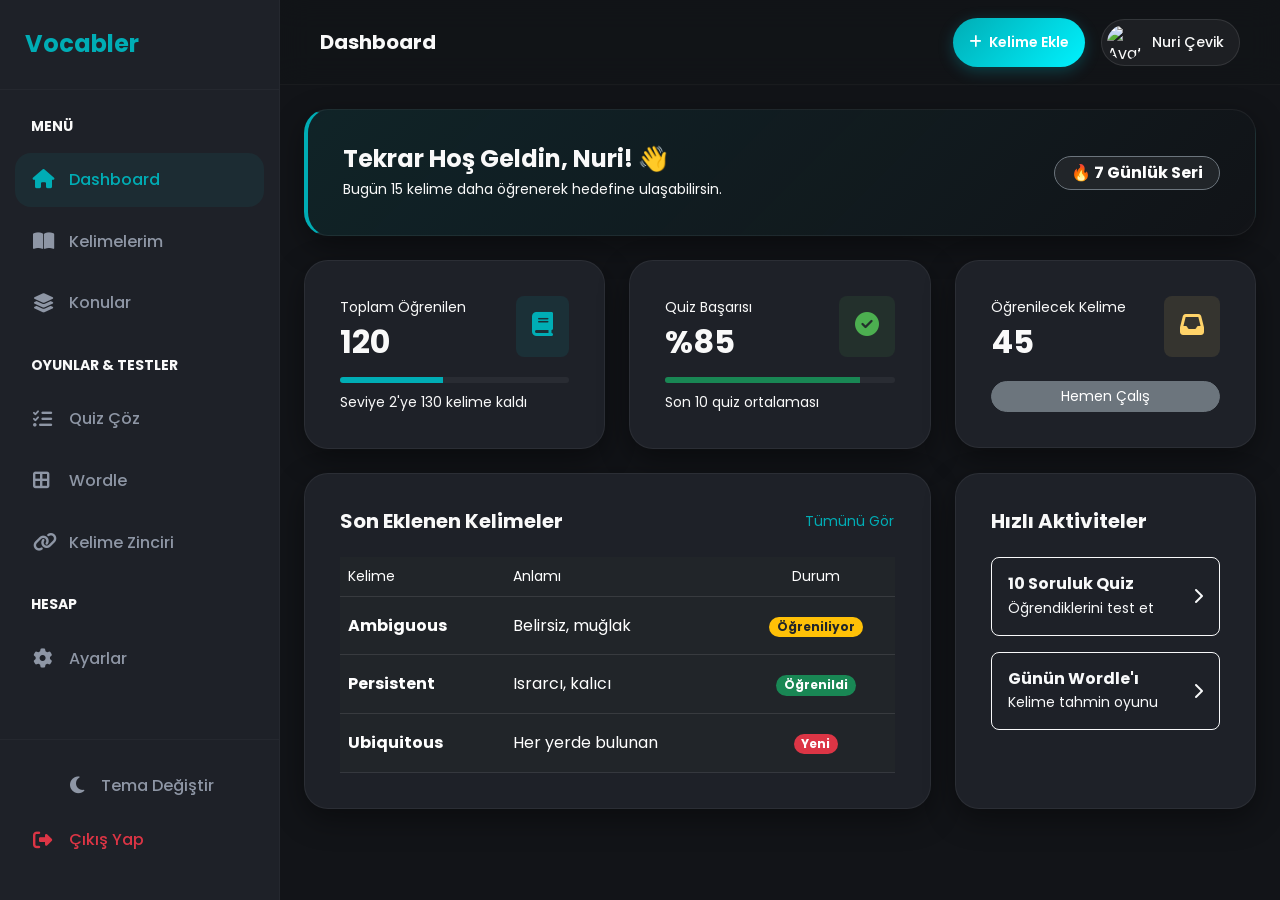
==== frontend/dashboard.html @ 9b7ec18e "UAD: Anasayfa, açık tema, dashboard, şifre sıfırlama, navbar/sidebar" ====
<!DOCTYPE html>
<html lang="tr">
<head>
    <meta charset="UTF-8">
    <meta name="viewport" content="width=device-width, initial-scale=1.0">
    <title>Dashboard | Vocabler</title>
    <link href="https://cdn.jsdelivr.net/npm/bootstrap@5.3.0/dist/css/bootstrap.min.css" rel="stylesheet">
    <link rel="stylesheet" href="https://cdnjs.cloudflare.com/ajax/libs/font-awesome/6.4.0/css/all.min.css">
    <link rel="stylesheet" href="assets/css/style.css">
    <script>
        (function() {
            const savedTheme = localStorage.getItem('vocabler_theme') || 'dark';
            if (savedTheme === 'light') document.documentElement.classList.add('light-theme');
            document.documentElement.classList.add('no-transition');
            window.addEventListener('load', () => {
                setTimeout(() => document.documentElement.classList.remove('no-transition'), 100);
            });
        })();
    </script>
</head>
<body>

<div class="dashboard-container">
    <!-- Sidebar -->
    <aside class="sidebar" id="sidebar">
        <div class="sidebar-header d-flex justify-content-between align-items-center">
            <a href="index.html" class="text-decoration-none h4 fw-bold mb-0" style="color: var(--accent);">Vocabler</a>
            <button class="btn btn-link text-white d-lg-none p-0" id="closeSidebar"><i class="fas fa-times"></i></button>
        </div>
        
        <div class="sidebar-menu">
            <p class="small  fw-bold text-uppercase mb-3 px-3">Menü</p>
            <a href="dashboard.html" class="menu-item active">
                <i class="fas fa-home"></i> Dashboard
            </a>
            <a href="my-words.html" class="menu-item">
                <i class="fas fa-book-open"></i> Kelimelerim
            </a>
            <a href="topics.html" class="menu-item">
                <i class="fas fa-layer-group"></i> Konular
            </a>
            
            <p class="small  fw-bold text-uppercase mt-4 mb-3 px-3">Oyunlar & Testler</p>
            <a href="quiz.html" class="menu-item">
                <i class="fas fa-tasks"></i> Quiz Çöz
            </a>
            <a href="wordle.html" class="menu-item">
                <i class="fas fa-border-all"></i> Wordle
            </a>
            <a href="wordchain.html" class="menu-item">
                <i class="fas fa-link"></i> Kelime Zinciri
            </a>
            
            <p class="small  fw-bold text-uppercase mt-4 mb-3 px-3">Hesap</p>
            <a href="settings.html" class="menu-item">
                <i class="fas fa-cog"></i> Ayarlar
            </a>
        </div>
        
        <div class="sidebar-footer">
            <button class="menu-item border-0 bg-transparent w-100 theme-toggle" title="Tema Değiştir">
                <i class="fas fa-moon"></i> Tema Değiştir
            </button>
            <a href="login.html" class="menu-item text-danger">
                <i class="fas fa-sign-out-alt"></i> Çıkış Yap
            </a>
        </div>
    </aside>

    <!-- Main Content -->
    <main class="main-content">
        <!-- Topbar -->
        <header class="topbar">
            <div class="d-flex align-items-center">
                <button class="btn btn-link text-white p-0 me-3 d-lg-none" id="openSidebar">
                    <i class="fas fa-bars fs-5"></i>
                </button>
                <h5 class="mb-0 fw-bold d-none d-sm-block">Dashboard</h5>
            </div>
            
            <div class="d-flex align-items-center gap-3">
                <button class="btn btn-primary btn-sm rounded-pill px-3" onclick="window.location.href='my-words.html'">
                    <i class="fas fa-plus me-1"></i> Kelime Ekle
                </button>
                
                <a href="settings.html" class="profile-pill">
                    <img src="https://ui-avatars.com/api/?name=Nuri+Cevik&background=00ADB5&color=222831" alt="Avatar">
                    <span class="fw-medium small d-none d-sm-inline">Nuri Çevik</span>
                </a>
            </div>
        </header>

        <!-- Content Area -->
        <div class="container-fluid p-4">
            
            <!-- Welcome Alert -->
            <div class="custom-card mb-4" style="background: linear-gradient(135deg, rgba(0, 173, 181, 0.1) 0%, rgba(57, 62, 70, 0) 100%); border-left: 4px solid var(--accent);">
                <div class="d-flex justify-content-between align-items-center">
                    <div>
                        <h4 class="fw-bold mb-1">Tekrar Hoş Geldin, Nuri! 👋</h4>
                        <p class="mb-0 small ">Bugün 15 kelime daha öğrenerek hedefine ulaşabilirsin.</p>
                    </div>
                    <div class="d-none d-md-block">
                        <span class="badge bg-dark border border-secondary px-3 py-2 rounded-pill fs-6">🔥 7 Günlük Seri</span>
                    </div>
                </div>
            </div>

            <!-- Stats Row -->
            <div class="row g-4 mb-4">
                <div class="col-md-4">
                    <div class="custom-card">
                        <div class="d-flex justify-content-between align-items-start mb-3">
                            <div>
                                <p class=" small mb-1">Toplam Öğrenilen</p>
                                <h2 class="fw-bold mb-0">120</h2>
                            </div>
                            <div class="p-3 rounded-3" style="background: rgba(0, 173, 181, 0.1); color: var(--accent);">
                                <i class="fas fa-book fs-4"></i>
                            </div>
                        </div>
                        <div class="progress" style="height: 6px; background: rgba(255,255,255,0.05);">
                            <div class="progress-bar" role="progressbar" style="width: 45%; background: var(--accent);"></div>
                        </div>
                        <p class="small  mt-2 mb-0">Seviye 2'ye 130 kelime kaldı</p>
                    </div>
                </div>
                
                <div class="col-md-4">
                    <div class="custom-card">
                        <div class="d-flex justify-content-between align-items-start mb-3">
                            <div>
                                <p class=" small mb-1">Quiz Başarısı</p>
                                <h2 class="fw-bold mb-0">%85</h2>
                            </div>
                            <div class="p-3 rounded-3" style="background: rgba(76, 175, 80, 0.1); color: #4CAF50;">
                                <i class="fas fa-check-circle fs-4"></i>
                            </div>
                        </div>
                        <div class="progress" style="height: 6px; background: rgba(255,255,255,0.05);">
                            <div class="progress-bar bg-success" role="progressbar" style="width: 85%;"></div>
                        </div>
                        <p class="small  mt-2 mb-0">Son 10 quiz ortalaması</p>
                    </div>
                </div>

                <div class="col-md-4">
                    <div class="custom-card">
                        <div class="d-flex justify-content-between align-items-start mb-3">
                            <div>
                                <p class=" small mb-1">Öğrenilecek Kelime</p>
                                <h2 class="fw-bold mb-0">45</h2>
                            </div>
                            <div class="p-3 rounded-3" style="background: rgba(255, 211, 105, 0.1); color: #FFD369;">
                                <i class="fas fa-inbox fs-4"></i>
                            </div>
                        </div>
                        <a href="my-words.html" class="btn btn-sm btn-secondary rounded-pill w-100 border-opacity-25 mt-1">Hemen Çalış</a>
                    </div>
                </div>
            </div>

            <!-- Bottom Row -->
            <div class="row g-4">
                <!-- Recent Words -->
                <div class="col-lg-8">
                    <div class="custom-card h-100">
                        <div class="d-flex justify-content-between align-items-center mb-4">
                            <h5 class="fw-bold mb-0">Son Eklenen Kelimeler</h5>
                            <a href="my-words.html" class="btn btn-link btn-sm text-decoration-none p-0" style="color: var(--accent);">Tümünü Gör</a>
                        </div>
                        
                        <div class="table-responsive">
                            <table class="table table-dark table-hover mb-0" style="background: transparent;">
                                <thead>
                                    <tr>
                                        <th class=" small fw-normal border-bottom border-white border-opacity-10">Kelime</th>
                                        <th class=" small fw-normal border-bottom border-white border-opacity-10">Anlamı</th>
                                        <th class=" small fw-normal border-bottom border-white border-opacity-10 text-center">Durum</th>
                                    </tr>
                                </thead>
                                <tbody>
                                    <tr>
                                        <td class="border-bottom border-white border-opacity-10 py-3 fw-bold">Ambiguous</td>
                                        <td class="border-bottom border-white border-opacity-10 py-3">Belirsiz, muğlak</td>
                                        <td class="border-bottom border-white border-opacity-10 py-3 text-center">
                                            <span class="badge bg-warning text-dark rounded-pill">Öğreniliyor</span>
                                        </td>
                                    </tr>
                                    <tr>
                                        <td class="border-bottom border-white border-opacity-10 py-3 fw-bold">Persistent</td>
                                        <td class="border-bottom border-white border-opacity-10 py-3">Israrcı, kalıcı</td>
                                        <td class="border-bottom border-white border-opacity-10 py-3 text-center">
                                            <span class="badge bg-success rounded-pill">Öğrenildi</span>
                                        </td>
                                    </tr>
                                    <tr>
                                        <td class="border-bottom border-white border-opacity-10 py-3 fw-bold">Ubiquitous</td>
                                        <td class="border-bottom border-white border-opacity-10 py-3">Her yerde bulunan</td>
                                        <td class="border-bottom border-white border-opacity-10 py-3 text-center">
                                            <span class="badge bg-danger rounded-pill">Yeni</span>
                                        </td>
                                    </tr>
                                </tbody>
                            </table>
                        </div>
                    </div>
                </div>

                <!-- Quick Actions -->
                <div class="col-lg-4">
                    <div class="custom-card h-100">
                        <h5 class="fw-bold mb-4">Hızlı Aktiviteler</h5>
                        
                        <div class="d-grid gap-3">
                            <button class="btn btn-outline-light border-opacity-25 d-flex align-items-center justify-content-between p-3 rounded-3 text-start" onclick="window.location.href='quiz.html'">
                                <div>
                                    <h6 class="mb-1 fw-bold">10 Soruluk Quiz</h6>
                                    <p class="mb-0 small ">Öğrendiklerini test et</p>
                                </div>
                                <i class="fas fa-chevron-right "></i>
                            </button>
                            
                            <button class="btn btn-outline-light border-opacity-25 d-flex align-items-center justify-content-between p-3 rounded-3 text-start" onclick="window.location.href='wordle.html'">
                                <div>
                                    <h6 class="mb-1 fw-bold">Günün Wordle'ı</h6>
                                    <p class="mb-0 small ">Kelime tahmin oyunu</p>
                                </div>
                                <i class="fas fa-chevron-right "></i>
                            </button>
                        </div>
                    </div>
                </div>
            </div>

        </div>
    </main>
</div>

<script>
    // Sidebar Toggle Logic for Mobile
    const sidebar = document.getElementById('sidebar');
    const openBtn = document.getElementById('openSidebar');
    const closeBtn = document.getElementById('closeSidebar');

    if(openBtn) openBtn.addEventListener('click', () => sidebar.classList.add('show'));
    if(closeBtn) closeBtn.addEventListener('click', () => sidebar.classList.remove('show'));
</script>
<script src="https://cdn.jsdelivr.net/npm/bootstrap@5.3.0/dist/js/bootstrap.bundle.min.js"></script>
<script src="assets/js/theme.js"></script>
</body>
</html>
---- frontend/assets/css/style.css ----
@import url('https://fonts.googleapis.com/css2?family=Poppins:wght@300;400;500;600;700&display=swap');

:root {
    /* Dark Theme (Default) */
    --bg: #121418;
    --card: #1E2128;
    --text: #F9F9F9;
    --text-muted: #8E96A5;
    --accent: #00ADB5;
    --accent-vibrant: #00DBE5;
    --accent-gradient: linear-gradient(135deg, #00ADB5 0%, #00f2fe 100%);
    --hero-bg: radial-gradient(circle at top right, #1E2128, #121418);
    --border: rgba(255, 255, 255, 0.06);
    --shadow: rgba(0, 0, 0, 0.4);
    --transition: all 0.4s cubic-bezier(0.165, 0.84, 0.44, 1);
}

.light-theme {
    --bg: #F5F7FB;
    --card: #FFFFFF;
    --text: #1E2128;
    --text-muted: #64748B;
    --hero-bg: radial-gradient(circle at top right, #FFFFFF, #F5F7FB);
    --border: rgba(0, 0, 0, 0.08);
    --shadow: rgba(30, 33, 40, 0.08);
}

/* Flash of Unstyled Content (FOUC) Fix */
.no-transition * {
    transition: none !important;
}

body {
    background-color: var(--bg);
    color: var(--text);
    font-family: 'Poppins', sans-serif;
    margin: 0;
    overflow-x: hidden;
    line-height: 1.6;
    transition: background-color 0.4s ease, color 0.4s ease;
}

/* Dashboard Light Mode Fixes */
.light-theme .sidebar {
    background: #FFFFFF !important;
    border-right: 1px solid rgba(0,0,0,0.05);
}

.light-theme .topbar {
    background: rgba(255, 255, 255, 0.8) !important;
}

.light-theme .menu-item {
    color: #64748B;
}

.light-theme .custom-card {
    background: #FFFFFF;
}

.light-theme .table {
    color: #1E2128 !important;
}

.light-theme .form-control, 
.light-theme .form-select {
    background-color: #F8F9FA;
    border-color: rgba(0,0,0,0.1);
    color: #1E2128;
}

.light-theme .profile-pill {
    background: rgba(0, 0, 0, 0.05);
    color: #1E2128;
}

/* Auth Wrapper */
.auth-wrapper {
    height: 100vh;
    display: flex;
    align-items: center;
    justify-content: center;
    background: var(--hero-bg);
    transition: background 0.4s ease;
}

/* Navbar */
.navbar {
    background-color: rgba(18, 20, 24, 0.8) !important;
    backdrop-filter: blur(15px);
    border-bottom: 1px solid var(--border);
    padding: 20px 0;
}

.light-theme .navbar {
    background-color: rgba(248, 249, 250, 0.8) !important;
}

.nav-link {
    color: var(--text) !important;
    font-weight: 500;
    margin: 0 15px;
    opacity: 0.7;
    transition: var(--transition);
}

.nav-link:hover, .nav-link.active {
    color: var(--accent) !important;
    opacity: 1;
    transform: translateY(-1px);
}

/* Glass Cards */
.custom-card {
    background: var(--card);
    border: 1px solid var(--border);
    border-radius: 24px;
    padding: 35px;
    transition: var(--transition);
    box-shadow: 0 10px 30px var(--shadow);
}

.custom-card:hover {
    transform: translateY(-8px);
    box-shadow: 0 20px 40px var(--shadow);
    border-color: rgba(0, 173, 181, 0.2);
}

/* Buttons */
.btn-primary {
    background: var(--accent-gradient);
    border: none;
    color: #FFFFFF !important;
    font-weight: 600;
    border-radius: 14px;
    padding: 14px 28px;
    transition: var(--transition);
    box-shadow: 0 4px 15px rgba(0, 173, 181, 0.3);
}

.btn-primary:hover {
    transform: scale(1.05) translateY(-2px);
    box-shadow: 0 8px 25px rgba(0, 173, 181, 0.4);
}

/* Theme Toggle Button */
.theme-toggle {
    width: 40px;
    height: 40px;
    border-radius: 50%;
    background: var(--card);
    border: 1px solid var(--border);
    color: var(--text);
    display: flex;
    align-items: center;
    justify-content: center;
    cursor: pointer;
    transition: var(--transition);
}

.theme-toggle:hover {
    background: var(--accent);
    color: white;
    transform: rotate(30deg);
}

/* Hero Section Animasyonları */
@keyframes float {
    0% { transform: translateY(0px); }
    50% { transform: translateY(-20px); }
    100% { transform: translateY(0px); }
}

.floating-icon {
    animation: float 6s ease-in-out infinite;
    filter: drop-shadow(0 0 20px rgba(0, 173, 181, 0.4));
}

/* Bevel & Emboss Effect */
.text-bevel {
    color: var(--accent);
    font-weight: 800;
    text-shadow: 
        -2px -2px 0px rgba(255,255,255,0.4),
        2px 2px 0px rgba(0,0,0,0.4),
        4px 4px 10px rgba(0,0,0,0.3);
    position: relative;
    display: inline-block;
    padding: 0 5px;
    letter-spacing: 1px;
}

.light-theme .text-bevel {
    text-shadow: 
        -2px -2px 0px rgba(255,255,255,1),
        2px 2px 0px rgba(0,0,0,0.15),
        4px 4px 8px rgba(0,173,181,0.2);
}

/* Profile Pill */
.profile-pill {
    background: rgba(255, 255, 255, 0.05);
    border: 1px solid rgba(255, 255, 255, 0.1);
    border-radius: 50px;
    padding: 5px 15px 5px 5px;
    display: flex;
    align-items: center;
    gap: 10px;
    text-decoration: none;
    color: var(--text);
    transition: var(--transition);
}

.profile-pill:hover {
    background: rgba(255, 255, 255, 0.1);
    color: var(--accent);
}

.profile-pill img {
    width: 35px;
    height: 35px;
    border-radius: 50%;
    object-fit: cover;
}

/* Inputs */
.form-control, .form-select {
    background-color: rgba(255, 255, 255, 0.03);
    border: 1px solid rgba(255, 255, 255, 0.1);
    color: var(--text);
    border-radius: 12px;
    padding: 12px 15px;
}

.form-select {
    background-image: url("data:image/svg+xml,%3csvg xmlns='http://www.w3.org/2000/svg' viewBox='0 0 16 16'%3e%3cpath fill='none' stroke='%23EEEEEE' stroke-linecap='round' stroke-linejoin='round' stroke-width='2' d='m2 5 6 6 6-6'/%3e%3c/svg%3e");
    background-repeat: no-repeat;
    background-position: right 0.75rem center;
    background-size: 16px 12px;
}

.form-control:focus, .form-select:focus {
    background-color: rgba(255, 255, 255, 0.05);
    border-color: var(--accent);
    color: var(--text);
    box-shadow: none;
}

.form-control::placeholder {
    color: rgba(238, 238, 238, 0.5);
    opacity: 1; /* Firefox fix */
}

.form-select option {
    background-color: var(--bg);
    color: var(--text);
}

/* Select placeholder behavior */
.form-select:invalid,
.form-select option[value=""][disabled] {
    color: rgba(238, 238, 238, 0.5);
}

/* Ensure selected valid options are full color */
.form-select:not(:invalid) {
    color: var(--text);
}

/* Games */
.wordle-cell {
    width: 55px;
    height: 55px;
    border: 2px solid var(--card);
    display: flex;
    align-items: center;
    justify-content: center;
    font-size: 1.5rem;
    font-weight: 700;
    border-radius: 10px;
    background: rgba(255, 255, 255, 0.02);
}

/* Responsive Adjustments */
@media (max-width: 768px) {
    .custom-card { padding: 20px; }
    h1 { font-size: 2.2rem !important; }
    .display-3 { font-size: 2.5rem !important; }
    .wordle-cell { width: 45px; height: 45px; font-size: 1.2rem; }
    .navbar-brand { font-size: 1.5rem !important; }
}

@media (max-width: 480px) {
    .custom-card { padding: 15px; }
    .display-3 { font-size: 2rem !important; }
    .wordle-cell { width: 40px; height: 40px; font-size: 1rem; }
    .btn-lg { padding: 10px 20px; font-size: 1rem; }
}

/* Dashboard Layout */
.dashboard-container {
    display: flex;
    min-height: 100vh;
}

.sidebar {
    width: 280px;
    background: var(--card);
    border-right: 1px solid rgba(255,255,255,0.03);
    display: flex;
    flex-direction: column;
    position: fixed;
    height: 100vh;
    z-index: 1000;
}

.sidebar-header {
    padding: 30px 25px;
    border-bottom: 1px solid rgba(255,255,255,0.03);
}

.sidebar-menu {
    flex: 1;
    padding: 25px 15px;
    overflow-y: auto;
}

.menu-item {
    display: flex;
    align-items: center;
    padding: 14px 18px;
    color: var(--text-muted);
    text-decoration: none;
    border-radius: 16px;
    margin-bottom: 8px;
    transition: var(--transition);
    font-weight: 500;
}

.menu-item i {
    width: 24px;
    font-size: 1.2rem;
    margin-right: 12px;
}

.menu-item:hover, .menu-item.active {
    background: rgba(0, 173, 181, 0.08);
    color: var(--accent);
}

.sidebar-footer {
    padding: 25px 15px;
    border-top: 1px solid rgba(255,255,255,0.03);
}

.main-content {
    flex: 1;
    margin-left: 280px;
    background: var(--bg);
}

.topbar {
    height: 85px;
    background: rgba(18, 20, 24, 0.8);
    backdrop-filter: blur(15px);
    border-bottom: 1px solid rgba(255,255,255,0.03);
    display: flex;
    align-items: center;
    justify-content: space-between;
    padding: 0 40px;
    position: sticky;
    top: 0;
    z-index: 999;
}

@media (max-width: 992px) {
    .sidebar {
        transform: translateX(-100%);
        transition: transform 0.4s cubic-bezier(0.165, 0.84, 0.44, 1);
    }
    .sidebar.show {
        transform: translateX(0);
        box-shadow: 20px 0 50px rgba(0,0,0,0.5);
    }
    .main-content {
        margin-left: 0;
    }
}
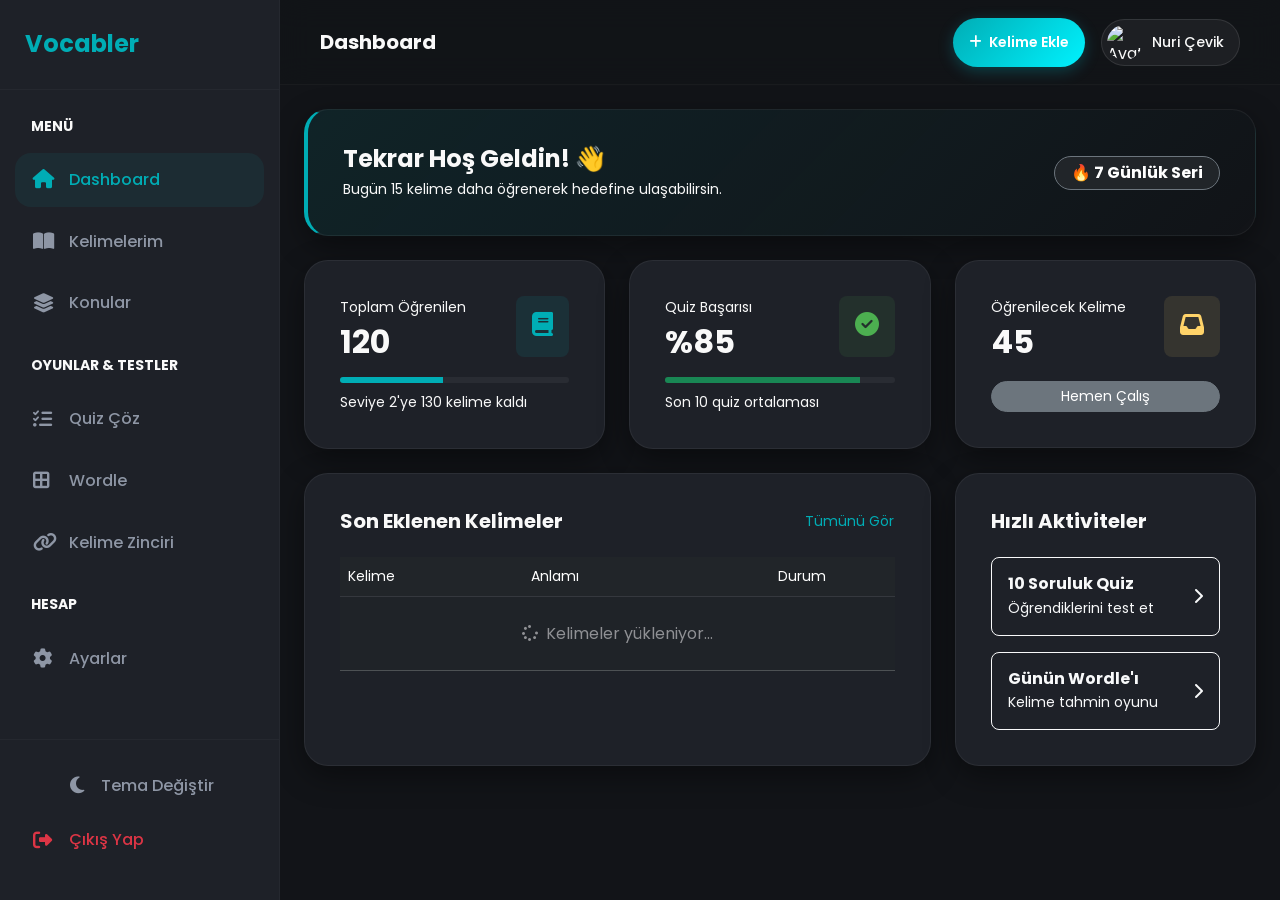
==== commit 688bbebf: "UA: Logout and Word CRUD add" ====
--- a/frontend/dashboard.html
+++ b/frontend/dashboard.html
@@ -85,7 +85,7 @@
                 
                 <a href="settings.html" class="profile-pill">
                     <img src="https://ui-avatars.com/api/?name=Nuri+Cevik&background=00ADB5&color=222831" alt="Avatar">
-                    <span class="fw-medium small d-none d-sm-inline">Nuri Çevik</span>
+                    <span class="fw-medium small d-none d-sm-inline userNameDisplay">Nuri Çevik</span>
                 </a>
             </div>
         </header>
@@ -97,7 +97,7 @@
             <div class="custom-card mb-4" style="background: linear-gradient(135deg, rgba(0, 173, 181, 0.1) 0%, rgba(57, 62, 70, 0) 100%); border-left: 4px solid var(--accent);">
                 <div class="d-flex justify-content-between align-items-center">
                     <div>
-                        <h4 class="fw-bold mb-1">Tekrar Hoş Geldin, Nuri! 👋</h4>
+                        <h4 class="fw-bold mb-1" id="welcomeMessage">Tekrar Hoş Geldin! 👋</h4>
                         <p class="mb-0 small ">Bugün 15 kelime daha öğrenerek hedefine ulaşabilirsin.</p>
                     </div>
                     <div class="d-none d-md-block">
@@ -179,26 +179,10 @@
                                         <th class=" small fw-normal border-bottom border-white border-opacity-10 text-center">Durum</th>
                                     </tr>
                                 </thead>
-                                <tbody>
+                                <tbody id="recentWordsTableBody">
                                     <tr>
-                                        <td class="border-bottom border-white border-opacity-10 py-3 fw-bold">Ambiguous</td>
-                                        <td class="border-bottom border-white border-opacity-10 py-3">Belirsiz, muğlak</td>
-                                        <td class="border-bottom border-white border-opacity-10 py-3 text-center">
-                                            <span class="badge bg-warning text-dark rounded-pill">Öğreniliyor</span>
-                                        </td>
-                                    </tr>
-                                    <tr>
-                                        <td class="border-bottom border-white border-opacity-10 py-3 fw-bold">Persistent</td>
-                                        <td class="border-bottom border-white border-opacity-10 py-3">Israrcı, kalıcı</td>
-                                        <td class="border-bottom border-white border-opacity-10 py-3 text-center">
-                                            <span class="badge bg-success rounded-pill">Öğrenildi</span>
-                                        </td>
-                                    </tr>
-                                    <tr>
-                                        <td class="border-bottom border-white border-opacity-10 py-3 fw-bold">Ubiquitous</td>
-                                        <td class="border-bottom border-white border-opacity-10 py-3">Her yerde bulunan</td>
-                                        <td class="border-bottom border-white border-opacity-10 py-3 text-center">
-                                            <span class="badge bg-danger rounded-pill">Yeni</span>
+                                        <td colspan="3" class="text-center py-4 text-white opacity-50">
+                                            <i class="fas fa-spinner fa-spin me-2"></i>Kelimeler yükleniyor...
                                         </td>
                                     </tr>
                                 </tbody>
@@ -248,5 +232,6 @@
 </script>
 <script src="https://cdn.jsdelivr.net/npm/bootstrap@5.3.0/dist/js/bootstrap.bundle.min.js"></script>
 <script src="assets/js/theme.js"></script>
+<script src="assets/js/auth.js"></script>
 </body>
 </html>
--- a/frontend/assets/css/style.css
+++ b/frontend/assets/css/style.css
@@ -25,6 +25,176 @@
     --shadow: rgba(30, 33, 40, 0.08);
 }
 
+.light-theme .form-label {
+    color: #1E2128 !important;
+    opacity: 0.8;
+}
+
+.light-theme .form-text {
+    color: #64748B !important;
+}
+
+.light-theme .form-control::placeholder,
+.light-theme .form-select:invalid,
+.light-theme .form-select option[value=""][disabled] {
+    color: #94A3B8 !important;
+    opacity: 1;
+}
+
+.light-theme .form-select {
+    background-image: url("data:image/svg+xml,%3csvg xmlns='http://www.w3.org/2000/svg' viewBox='0 0 16 16'%3e%3cpath fill='none' stroke='%23333333' stroke-linecap='round' stroke-linejoin='round' stroke-width='2' d='m2 5 6 6 6-6'/%3e%3c/svg%3e");
+}
+
+.light-theme h1, .light-theme h2, .light-theme h3, .light-theme h4, .light-theme h5, .light-theme h6 {
+    color: #1E2128 !important;
+}
+
+.light-theme .sidebar-header h4 {
+    color: var(--accent) !important;
+}
+
+.light-theme .sidebar-menu p {
+    color: #64748B !important;
+}
+
+.light-theme .table thead th {
+    color: #64748B !important;
+    border-bottom-color: rgba(0, 0, 0, 0.08) !important;
+}
+
+.light-theme .table td {
+    color: #1E2128 !important;
+    border-bottom-color: rgba(0, 0, 0, 0.08) !important;
+    font-weight: 500;
+}
+
+.light-theme .table td.fw-bold {
+    color: #000000 !important;
+}
+
+/* Dashboard & Global Table Overrides for Light Theme */
+.light-theme .table-dark {
+    --bs-table-color: #1E2128 !important;
+    --bs-table-bg: transparent !important;
+    --bs-table-border-color: rgba(0, 0, 0, 0.08) !important;
+}
+
+.light-theme .border-white {
+    border-color: rgba(0, 0, 0, 0.08) !important;
+}
+
+.light-theme .border-opacity-10 {
+    --bs-border-opacity: 1 !important;
+}
+
+.light-theme .input-group-text {
+    background-color: transparent;
+    border-color: rgba(0, 0, 0, 0.1) !important;
+    color: var(--accent) !important;
+}
+
+.light-theme .input-group .form-control {
+    border-color: rgba(0, 0, 0, 0.1) !important;
+}
+
+.light-theme .btn-link.text-white {
+    color: #64748B !important;
+}
+
+.light-theme .btn-link.text-white:hover {
+    color: var(--accent) !important;
+}
+
+/* Wordle & Quiz Light Mode Overrides */
+.light-theme .wordle-cell {
+    background: #FFFFFF;
+    border-color: #E2E8F0;
+    color: #1E2128;
+}
+
+.light-theme .key-btn {
+    background: #E2E8F0;
+    border-color: transparent;
+    color: #1E2128;
+}
+
+.light-theme .key-btn:hover {
+    background: #CBD5E1;
+}
+
+.light-theme .option-btn {
+    background: #F8F9FA;
+    border-color: #E2E8F0;
+    color: #1E2128;
+}
+
+.light-theme .option-btn:hover {
+    background: #EDF2F7;
+    border-color: var(--accent);
+}
+
+.light-theme .progress {
+    background: #E2E8F0 !important;
+}
+
+.light-theme .badge.bg-dark {
+    background-color: #F1F5F9 !important;
+    color: #64748B !important;
+    border-color: #E2E8F0 !important;
+}
+
+/* Dashboard Light Mode Overrides */
+.light-theme .custom-card[style*="linear-gradient"] {
+    background: linear-gradient(135deg, rgba(0, 173, 181, 0.08) 0%, rgba(255, 255, 255, 0) 100%) !important;
+}
+
+.light-theme .btn-outline-light {
+    border-color: rgba(0, 0, 0, 0.1) !important;
+    color: #1E2128 !important;
+}
+
+.light-theme .btn-outline-light:hover {
+    background-color: #F8F9FA !important;
+    border-color: var(--accent) !important;
+    color: var(--accent) !important;
+}
+
+.light-theme .btn-secondary {
+    background-color: #F1F5F9 !important;
+    border-color: #E2E8F0 !important;
+    color: #1E2128 !important;
+}
+
+.light-theme .btn-secondary:hover {
+    background-color: #E2E8F0 !important;
+}
+
+.light-theme .table-dark.table-hover tbody tr:hover {
+    background-color: rgba(0, 173, 181, 0.08) !important;
+    transition: all 0.2s ease;
+}
+
+.light-theme .table-hover > tbody > tr:hover > * {
+    box-shadow: inset 0 0 0 9999px rgba(0, 173, 181, 0.04) !important;
+    color: var(--accent) !important;
+}
+
+.light-theme .custom-card:hover {
+    box-shadow: 0 20px 40px rgba(30, 33, 40, 0.12);
+    border-color: rgba(0, 173, 181, 0.3);
+}
+
+.light-theme .menu-item:hover, 
+.light-theme .menu-item.active {
+    background: rgba(0, 173, 181, 0.05);
+    color: var(--accent);
+}
+
+.light-theme .profile-pill:hover {
+    background: rgba(0, 173, 181, 0.05);
+    color: var(--accent);
+}
+
 /* Flash of Unstyled Content (FOUC) Fix */
 .no-transition * {
     transition: none !important;
@@ -249,6 +419,54 @@
 .form-control::placeholder {
     color: rgba(238, 238, 238, 0.5);
     opacity: 1; /* Firefox fix */
+}
+
+/* File Input Styling */
+.form-control[type="file"] {
+    color: var(--text-muted);
+}
+
+.form-control[type="file"]::file-selector-button {
+    background: rgba(255, 255, 255, 0.05);
+    color: var(--text);
+    border: none;
+    border-right: 1px solid rgba(255, 255, 255, 0.1);
+    margin-right: 15px;
+    padding: 12px 20px;
+    margin: -12px 15px -12px -15px;
+    cursor: pointer;
+    transition: var(--transition);
+}
+
+.form-control[type="file"]::file-selector-button:hover {
+    background: rgba(0, 173, 181, 0.1);
+    color: var(--accent);
+}
+
+.light-theme .form-control[type="file"] {
+    color: #64748B;
+}
+
+.light-theme .form-control[type="file"]::file-selector-button {
+    background: #F1F5F9;
+    color: #1E2128;
+    border-right: 1px solid rgba(0, 0, 0, 0.05);
+}
+
+.light-theme .form-control[type="file"]::file-selector-button:hover {
+    background: #E2E8F0;
+    color: var(--accent);
+}
+
+/* Search Icon Color */
+.input-group-text i {
+    color: var(--accent);
+    opacity: 0.8;
+}
+
+.light-theme .input-group-text i {
+    color: var(--accent);
+    opacity: 1;
 }
 
 .form-select option {
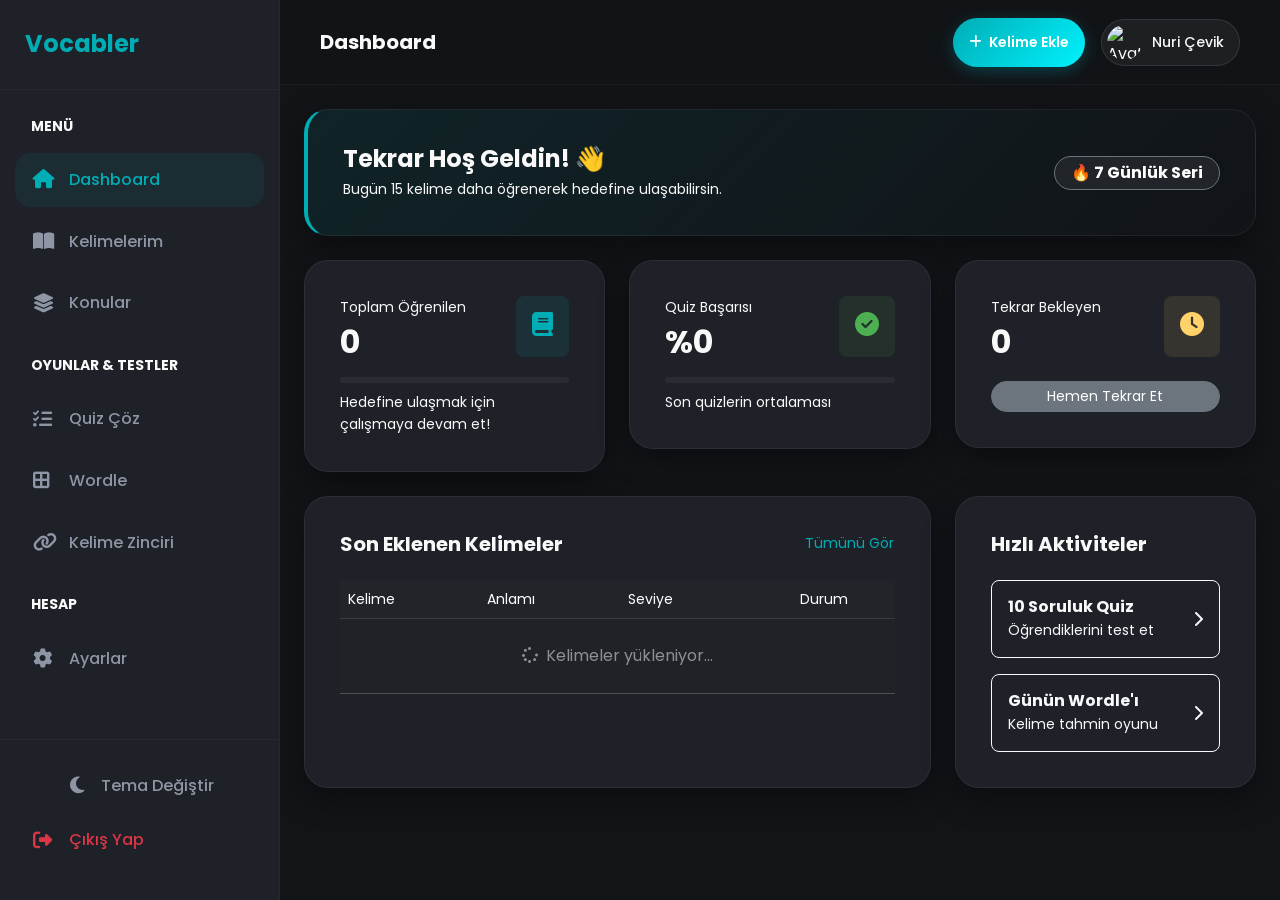
==== commit 6598461f: "U: Kelime ekleme formu ve veritabanından gelecek verilerin kısımları" ====
--- a/frontend/dashboard.html
+++ b/frontend/dashboard.html
@@ -61,7 +61,7 @@
             <button class="menu-item border-0 bg-transparent w-100 theme-toggle" title="Tema Değiştir">
                 <i class="fas fa-moon"></i> Tema Değiştir
             </button>
-            <a href="login.html" class="menu-item text-danger">
+            <a href="javascript:void(0);" onclick="logout()" class="menu-item text-danger">
                 <i class="fas fa-sign-out-alt"></i> Çıkış Yap
             </a>
         </div>
@@ -113,16 +113,16 @@
                         <div class="d-flex justify-content-between align-items-start mb-3">
                             <div>
                                 <p class=" small mb-1">Toplam Öğrenilen</p>
-                                <h2 class="fw-bold mb-0">120</h2>
+                                <h2 class="fw-bold mb-0" id="totalLearnedCount">0</h2>
                             </div>
                             <div class="p-3 rounded-3" style="background: rgba(0, 173, 181, 0.1); color: var(--accent);">
                                 <i class="fas fa-book fs-4"></i>
                             </div>
                         </div>
                         <div class="progress" style="height: 6px; background: rgba(255,255,255,0.05);">
-                            <div class="progress-bar" role="progressbar" style="width: 45%; background: var(--accent);"></div>
-                        </div>
-                        <p class="small  mt-2 mb-0">Seviye 2'ye 130 kelime kaldı</p>
+                            <div class="progress-bar" id="totalLearnedProgress" role="progressbar" style="width: 0%; background: var(--accent);"></div>
+                        </div>
+                        <p class="small  mt-2 mb-0" id="totalLearnedSubtitle">Hedefine ulaşmak için çalışmaya devam et!</p>
                     </div>
                 </div>
                 
@@ -131,16 +131,16 @@
                         <div class="d-flex justify-content-between align-items-start mb-3">
                             <div>
                                 <p class=" small mb-1">Quiz Başarısı</p>
-                                <h2 class="fw-bold mb-0">%85</h2>
+                                <h2 class="fw-bold mb-0" id="successRatePercent">%0</h2>
                             </div>
                             <div class="p-3 rounded-3" style="background: rgba(76, 175, 80, 0.1); color: #4CAF50;">
                                 <i class="fas fa-check-circle fs-4"></i>
                             </div>
                         </div>
                         <div class="progress" style="height: 6px; background: rgba(255,255,255,0.05);">
-                            <div class="progress-bar bg-success" role="progressbar" style="width: 85%;"></div>
-                        </div>
-                        <p class="small  mt-2 mb-0">Son 10 quiz ortalaması</p>
+                            <div class="progress-bar bg-success" id="successRateProgress" role="progressbar" style="width: 0%;"></div>
+                        </div>
+                        <p class="small  mt-2 mb-0" id="successRateSubtitle">Son quizlerin ortalaması</p>
                     </div>
                 </div>
 
@@ -148,14 +148,14 @@
                     <div class="custom-card">
                         <div class="d-flex justify-content-between align-items-start mb-3">
                             <div>
-                                <p class=" small mb-1">Öğrenilecek Kelime</p>
-                                <h2 class="fw-bold mb-0">45</h2>
+                                <p class=" small mb-1">Tekrar Bekleyen</p>
+                                <h2 class="fw-bold mb-0" id="pendingWordsCount">0</h2>
                             </div>
                             <div class="p-3 rounded-3" style="background: rgba(255, 211, 105, 0.1); color: #FFD369;">
-                                <i class="fas fa-inbox fs-4"></i>
-                            </div>
-                        </div>
-                        <a href="my-words.html" class="btn btn-sm btn-secondary rounded-pill w-100 border-opacity-25 mt-1">Hemen Çalış</a>
+                                <i class="fas fa-clock fs-4"></i>
+                            </div>
+                        </div>
+                        <a href="quiz.html" class="btn btn-sm btn-secondary rounded-pill w-100 border-opacity-25 mt-1">Hemen Tekrar Et</a>
                     </div>
                 </div>
             </div>
@@ -176,12 +176,13 @@
                                     <tr>
                                         <th class=" small fw-normal border-bottom border-white border-opacity-10">Kelime</th>
                                         <th class=" small fw-normal border-bottom border-white border-opacity-10">Anlamı</th>
+                                        <th class=" small fw-normal border-bottom border-white border-opacity-10">Seviye</th>
                                         <th class=" small fw-normal border-bottom border-white border-opacity-10 text-center">Durum</th>
                                     </tr>
                                 </thead>
                                 <tbody id="recentWordsTableBody">
                                     <tr>
-                                        <td colspan="3" class="text-center py-4 text-white opacity-50">
+                                        <td colspan="4" class="text-center py-4 text-white opacity-50">
                                             <i class="fas fa-spinner fa-spin me-2"></i>Kelimeler yükleniyor...
                                         </td>
                                     </tr>
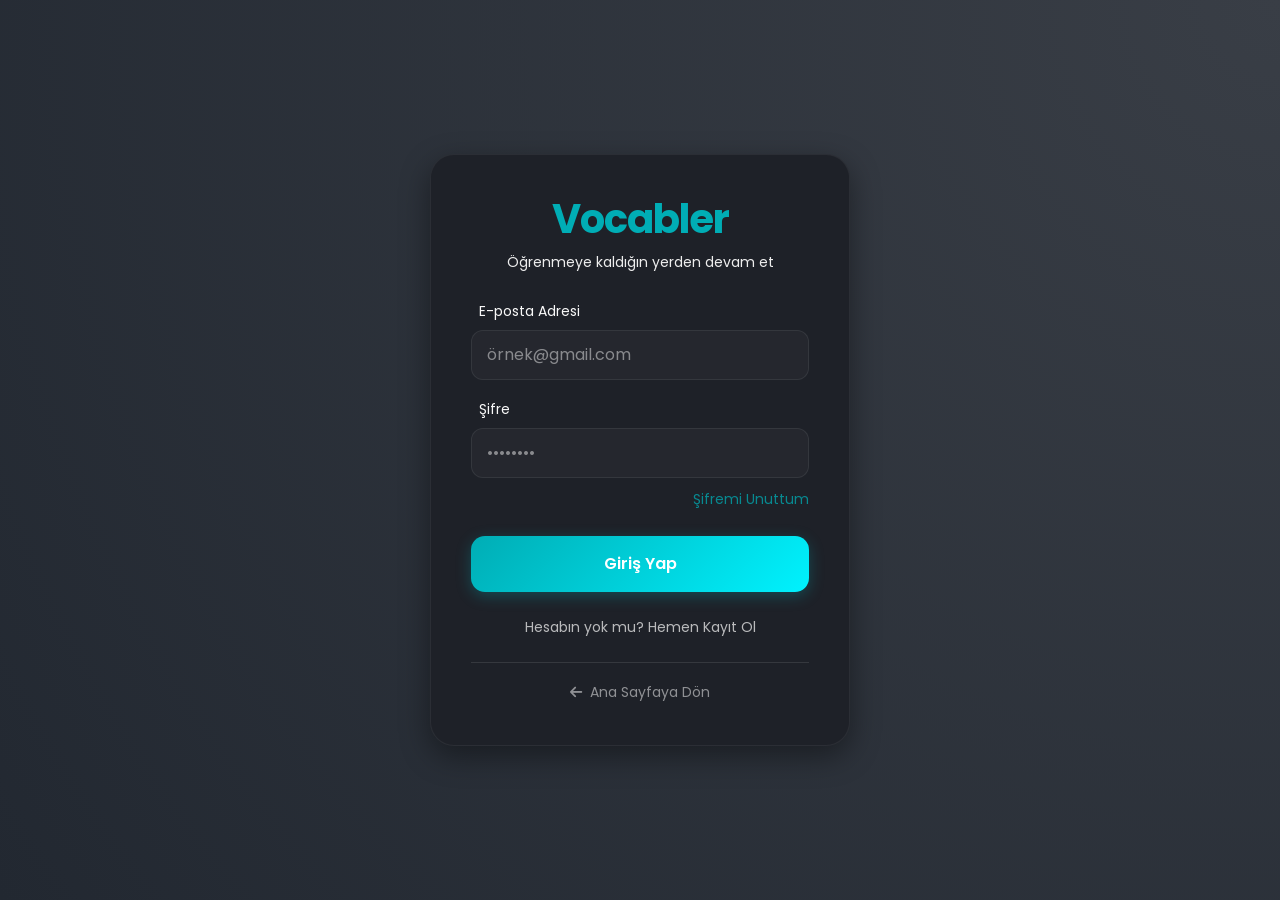
==== commit b3b9f8a2: "U:frontend labels, inputs...." ====
--- a/frontend/dashboard.html
+++ b/frontend/dashboard.html
@@ -29,40 +29,40 @@
         </div>
         
         <div class="sidebar-menu">
-            <p class="small  fw-bold text-uppercase mb-3 px-3">Menü</p>
+            <p class="small fw-bold text-uppercase mb-3 px-3" data-i18n="nav_menu">Menü</p>
             <a href="dashboard.html" class="menu-item active">
-                <i class="fas fa-home"></i> Dashboard
+                <i class="fas fa-home"></i> <span data-i18n="nav_dashboard">Dashboard</span>
             </a>
             <a href="my-words.html" class="menu-item">
-                <i class="fas fa-book-open"></i> Kelimelerim
+                <i class="fas fa-book-open"></i> <span data-i18n="nav_words">Kelimelerim</span>
             </a>
             <a href="topics.html" class="menu-item">
-                <i class="fas fa-layer-group"></i> Konular
-            </a>
-            
-            <p class="small  fw-bold text-uppercase mt-4 mb-3 px-3">Oyunlar & Testler</p>
+                <i class="fas fa-layer-group"></i> <span data-i18n="nav_topics">Konular</span>
+            </a>
+            
+            <p class="small fw-bold text-uppercase mt-4 mb-3 px-3" data-i18n="nav_games">Oyunlar & Testler</p>
             <a href="quiz.html" class="menu-item">
-                <i class="fas fa-tasks"></i> Quiz Çöz
+                <i class="fas fa-tasks"></i> <span data-i18n="nav_quiz">Quiz Çöz</span>
             </a>
             <a href="wordle.html" class="menu-item">
-                <i class="fas fa-border-all"></i> Wordle
+                <i class="fas fa-border-all"></i> <span data-i18n="nav_wordle">Wordle</span>
             </a>
             <a href="wordchain.html" class="menu-item">
-                <i class="fas fa-link"></i> Kelime Zinciri
-            </a>
-            
-            <p class="small  fw-bold text-uppercase mt-4 mb-3 px-3">Hesap</p>
+                <i class="fas fa-link"></i> <span data-i18n="nav_chain">Kelime Zinciri</span>
+            </a>
+            
+            <p class="small fw-bold text-uppercase mt-4 mb-3 px-3" data-i18n="nav_account">Hesap</p>
             <a href="settings.html" class="menu-item">
-                <i class="fas fa-cog"></i> Ayarlar
+                <i class="fas fa-cog"></i> <span data-i18n="nav_settings">Ayarlar</span>
             </a>
         </div>
         
         <div class="sidebar-footer">
             <button class="menu-item border-0 bg-transparent w-100 theme-toggle" title="Tema Değiştir">
-                <i class="fas fa-moon"></i> Tema Değiştir
+                <i class="fas fa-moon"></i> <span data-i18n="nav_theme">Tema Değiştir</span>
             </button>
             <a href="javascript:void(0);" onclick="logout()" class="menu-item text-danger">
-                <i class="fas fa-sign-out-alt"></i> Çıkış Yap
+                <i class="fas fa-sign-out-alt"></i> <span data-i18n="nav_logout">Çıkış Yap</span>
             </a>
         </div>
     </aside>
@@ -75,12 +75,12 @@
                 <button class="btn btn-link text-white p-0 me-3 d-lg-none" id="openSidebar">
                     <i class="fas fa-bars fs-5"></i>
                 </button>
-                <h5 class="mb-0 fw-bold d-none d-sm-block">Dashboard</h5>
+                <h5 class="mb-0 fw-bold d-none d-sm-block" data-i18n="nav_dashboard">Dashboard</h5>
             </div>
             
             <div class="d-flex align-items-center gap-3">
                 <button class="btn btn-primary btn-sm rounded-pill px-3" onclick="window.location.href='my-words.html'">
-                    <i class="fas fa-plus me-1"></i> Kelime Ekle
+                    <i class="fas fa-plus me-1"></i> <span data-i18n="label_new_word">Kelime Ekle</span>
                 </button>
                 
                 <a href="settings.html" class="profile-pill">
@@ -97,11 +97,8 @@
             <div class="custom-card mb-4" style="background: linear-gradient(135deg, rgba(0, 173, 181, 0.1) 0%, rgba(57, 62, 70, 0) 100%); border-left: 4px solid var(--accent);">
                 <div class="d-flex justify-content-between align-items-center">
                     <div>
-                        <h4 class="fw-bold mb-1" id="welcomeMessage">Tekrar Hoş Geldin! 👋</h4>
-                        <p class="mb-0 small ">Bugün 15 kelime daha öğrenerek hedefine ulaşabilirsin.</p>
-                    </div>
-                    <div class="d-none d-md-block">
-                        <span class="badge bg-dark border border-secondary px-3 py-2 rounded-pill fs-6">🔥 7 Günlük Seri</span>
+                        <h4 class="fw-bold mb-1" id="welcomeMessage"><span data-i18n="msg_welcome_back">Tekrar Hoş Geldin</span>, <span class="userNameDisplay">!</span> 👋</h4>
+                        <p class="mb-0 small " data-i18n="hero_subtitle">Dil öğrenmek Vocabler ile artık daha kolay.</p>
                     </div>
                 </div>
             </div>
@@ -112,7 +109,7 @@
                     <div class="custom-card">
                         <div class="d-flex justify-content-between align-items-start mb-3">
                             <div>
-                                <p class=" small mb-1">Toplam Öğrenilen</p>
+                                <p class=" small mb-1" data-i18n="dashboard_words_learned">Toplam Öğrenilen</p>
                                 <h2 class="fw-bold mb-0" id="totalLearnedCount">0</h2>
                             </div>
                             <div class="p-3 rounded-3" style="background: rgba(0, 173, 181, 0.1); color: var(--accent);">
@@ -122,7 +119,6 @@
                         <div class="progress" style="height: 6px; background: rgba(255,255,255,0.05);">
                             <div class="progress-bar" id="totalLearnedProgress" role="progressbar" style="width: 0%; background: var(--accent);"></div>
                         </div>
-                        <p class="small  mt-2 mb-0" id="totalLearnedSubtitle">Hedefine ulaşmak için çalışmaya devam et!</p>
                     </div>
                 </div>
                 
@@ -130,7 +126,7 @@
                     <div class="custom-card">
                         <div class="d-flex justify-content-between align-items-start mb-3">
                             <div>
-                                <p class=" small mb-1">Quiz Başarısı</p>
+                                <p class=" small mb-1" data-i18n="feature_quiz_title">Quiz Başarısı</p>
                                 <h2 class="fw-bold mb-0" id="successRatePercent">%0</h2>
                             </div>
                             <div class="p-3 rounded-3" style="background: rgba(76, 175, 80, 0.1); color: #4CAF50;">
@@ -140,7 +136,6 @@
                         <div class="progress" style="height: 6px; background: rgba(255,255,255,0.05);">
                             <div class="progress-bar bg-success" id="successRateProgress" role="progressbar" style="width: 0%;"></div>
                         </div>
-                        <p class="small  mt-2 mb-0" id="successRateSubtitle">Son quizlerin ortalaması</p>
                     </div>
                 </div>
 
@@ -148,14 +143,14 @@
                     <div class="custom-card">
                         <div class="d-flex justify-content-between align-items-start mb-3">
                             <div>
-                                <p class=" small mb-1">Tekrar Bekleyen</p>
+                                <p class=" small mb-1" data-i18n="dashboard_pending_review">Tekrar Bekleyen</p>
                                 <h2 class="fw-bold mb-0" id="pendingWordsCount">0</h2>
                             </div>
                             <div class="p-3 rounded-3" style="background: rgba(255, 211, 105, 0.1); color: #FFD369;">
                                 <i class="fas fa-clock fs-4"></i>
                             </div>
                         </div>
-                        <a href="quiz.html" class="btn btn-sm btn-secondary rounded-pill w-100 border-opacity-25 mt-1">Hemen Tekrar Et</a>
+                        <a href="quiz.html" class="btn btn-sm btn-secondary rounded-pill w-100 border-opacity-25 mt-1" data-i18n="dashboard_continue_learning">Hemen Tekrar Et</a>
                     </div>
                 </div>
             </div>
@@ -166,24 +161,24 @@
                 <div class="col-lg-8">
                     <div class="custom-card h-100">
                         <div class="d-flex justify-content-between align-items-center mb-4">
-                            <h5 class="fw-bold mb-0">Son Eklenen Kelimeler</h5>
-                            <a href="my-words.html" class="btn btn-link btn-sm text-decoration-none p-0" style="color: var(--accent);">Tümünü Gör</a>
+                            <h5 class="fw-bold mb-0" data-i18n="dashboard_recent_activity">Son Eklenen Kelimeler</h5>
+                            <a href="my-words.html" class="btn btn-link btn-sm text-decoration-none p-0" style="color: var(--accent);" data-i18n="dashboard_view_all">Tümünü Gör</a>
                         </div>
                         
                         <div class="table-responsive">
                             <table class="table table-dark table-hover mb-0" style="background: transparent;">
                                 <thead>
                                     <tr>
-                                        <th class=" small fw-normal border-bottom border-white border-opacity-10">Kelime</th>
-                                        <th class=" small fw-normal border-bottom border-white border-opacity-10">Anlamı</th>
-                                        <th class=" small fw-normal border-bottom border-white border-opacity-10">Seviye</th>
-                                        <th class=" small fw-normal border-bottom border-white border-opacity-10 text-center">Durum</th>
+                                        <th class=" small fw-normal border-bottom border-white border-opacity-10" data-i18n="header_word">Kelime</th>
+                                        <th class=" small fw-normal border-bottom border-white border-opacity-10" data-i18n="header_meaning">Anlamı</th>
+                                        <th class=" small fw-normal border-bottom border-white border-opacity-10 text-center" data-i18n="header_level">Seviye</th>
+                                        <th class=" small fw-normal border-bottom border-white border-opacity-10 text-center" data-i18n="header_status">Durum</th>
                                     </tr>
                                 </thead>
                                 <tbody id="recentWordsTableBody">
                                     <tr>
                                         <td colspan="4" class="text-center py-4 text-white opacity-50">
-                                            <i class="fas fa-spinner fa-spin me-2"></i>Kelimeler yükleniyor...
+                                            <i class="fas fa-spinner fa-spin me-2"></i><span data-i18n="topics_loading">Kelimeler yükleniyor...</span>
                                         </td>
                                     </tr>
                                 </tbody>
@@ -195,21 +190,21 @@
                 <!-- Quick Actions -->
                 <div class="col-lg-4">
                     <div class="custom-card h-100">
-                        <h5 class="fw-bold mb-4">Hızlı Aktiviteler</h5>
+                        <h5 class="fw-bold mb-4" data-i18n="label_quick_activities">Hızlı Aktiviteler</h5>
                         
                         <div class="d-grid gap-3">
                             <button class="btn btn-outline-light border-opacity-25 d-flex align-items-center justify-content-between p-3 rounded-3 text-start" onclick="window.location.href='quiz.html'">
                                 <div>
-                                    <h6 class="mb-1 fw-bold">10 Soruluk Quiz</h6>
-                                    <p class="mb-0 small ">Öğrendiklerini test et</p>
+                                    <h6 class="mb-1 fw-bold" data-i18n="feature_quiz_title">10 Soruluk Quiz</h6>
+                                    <p class="mb-0 small " data-i18n="feature_quiz_desc">Öğrendiklerini test et</p>
                                 </div>
                                 <i class="fas fa-chevron-right "></i>
                             </button>
                             
                             <button class="btn btn-outline-light border-opacity-25 d-flex align-items-center justify-content-between p-3 rounded-3 text-start" onclick="window.location.href='wordle.html'">
                                 <div>
-                                    <h6 class="mb-1 fw-bold">Günün Wordle'ı</h6>
-                                    <p class="mb-0 small ">Kelime tahmin oyunu</p>
+                                    <h6 class="mb-1 fw-bold" data-i18n="feature_wordle_title">Günün Wordle'ı</h6>
+                                    <p class="mb-0 small " data-i18n="feature_wordle_desc">Kelime tahmin oyunu</p>
                                 </div>
                                 <i class="fas fa-chevron-right "></i>
                             </button>
@@ -233,6 +228,8 @@
 </script>
 <script src="https://cdn.jsdelivr.net/npm/bootstrap@5.3.0/dist/js/bootstrap.bundle.min.js"></script>
 <script src="assets/js/theme.js"></script>
+<script src="assets/js/translations.js"></script>
 <script src="assets/js/auth.js"></script>
+<script src="assets/js/dashboard.js"></script>
 </body>
 </html>
--- a/frontend/assets/css/style.css
+++ b/frontend/assets/css/style.css
@@ -195,6 +195,33 @@
     color: var(--accent);
 }
 
+
+/* Checkbox Styling */
+.form-check-input {
+    background-color: rgba(255, 255, 255, 0.05);
+    border-color: rgba(255, 255, 255, 0.1);
+    transition: var(--transition);
+}
+
+.form-check-input:checked {
+    background-color: var(--accent);
+    border-color: var(--accent);
+}
+
+.form-check-input:focus {
+    box-shadow: 0 0 0 0.25rem rgba(0, 173, 181, 0.25);
+}
+
+.light-theme .form-check-input {
+    background-color: #F8F9FA;
+    border-color: rgba(0, 0, 0, 0.2);
+}
+
+.light-theme .form-check-input:checked {
+    background-color: var(--accent);
+    border-color: var(--accent);
+}
+
 /* Flash of Unstyled Content (FOUC) Fix */
 .no-transition * {
     transition: none !important;
@@ -208,6 +235,16 @@
     overflow-x: hidden;
     line-height: 1.6;
     transition: background-color 0.4s ease, color 0.4s ease;
+}
+
+.toolbar-container {
+    background-color: rgba(255, 255, 255, 0.03);
+    border: 1px solid rgba(255, 255, 255, 0.05);
+}
+
+.light-theme .toolbar-container {
+    background-color: rgba(0, 0, 0, 0.02);
+    border: 1px solid rgba(0, 0, 0, 0.05);
 }
 
 /* Dashboard Light Mode Fixes */
@@ -423,7 +460,7 @@
 
 /* File Input Styling */
 .form-control[type="file"] {
-    color: var(--text-muted);
+    color: transparent;
 }
 
 .form-control[type="file"]::file-selector-button {
